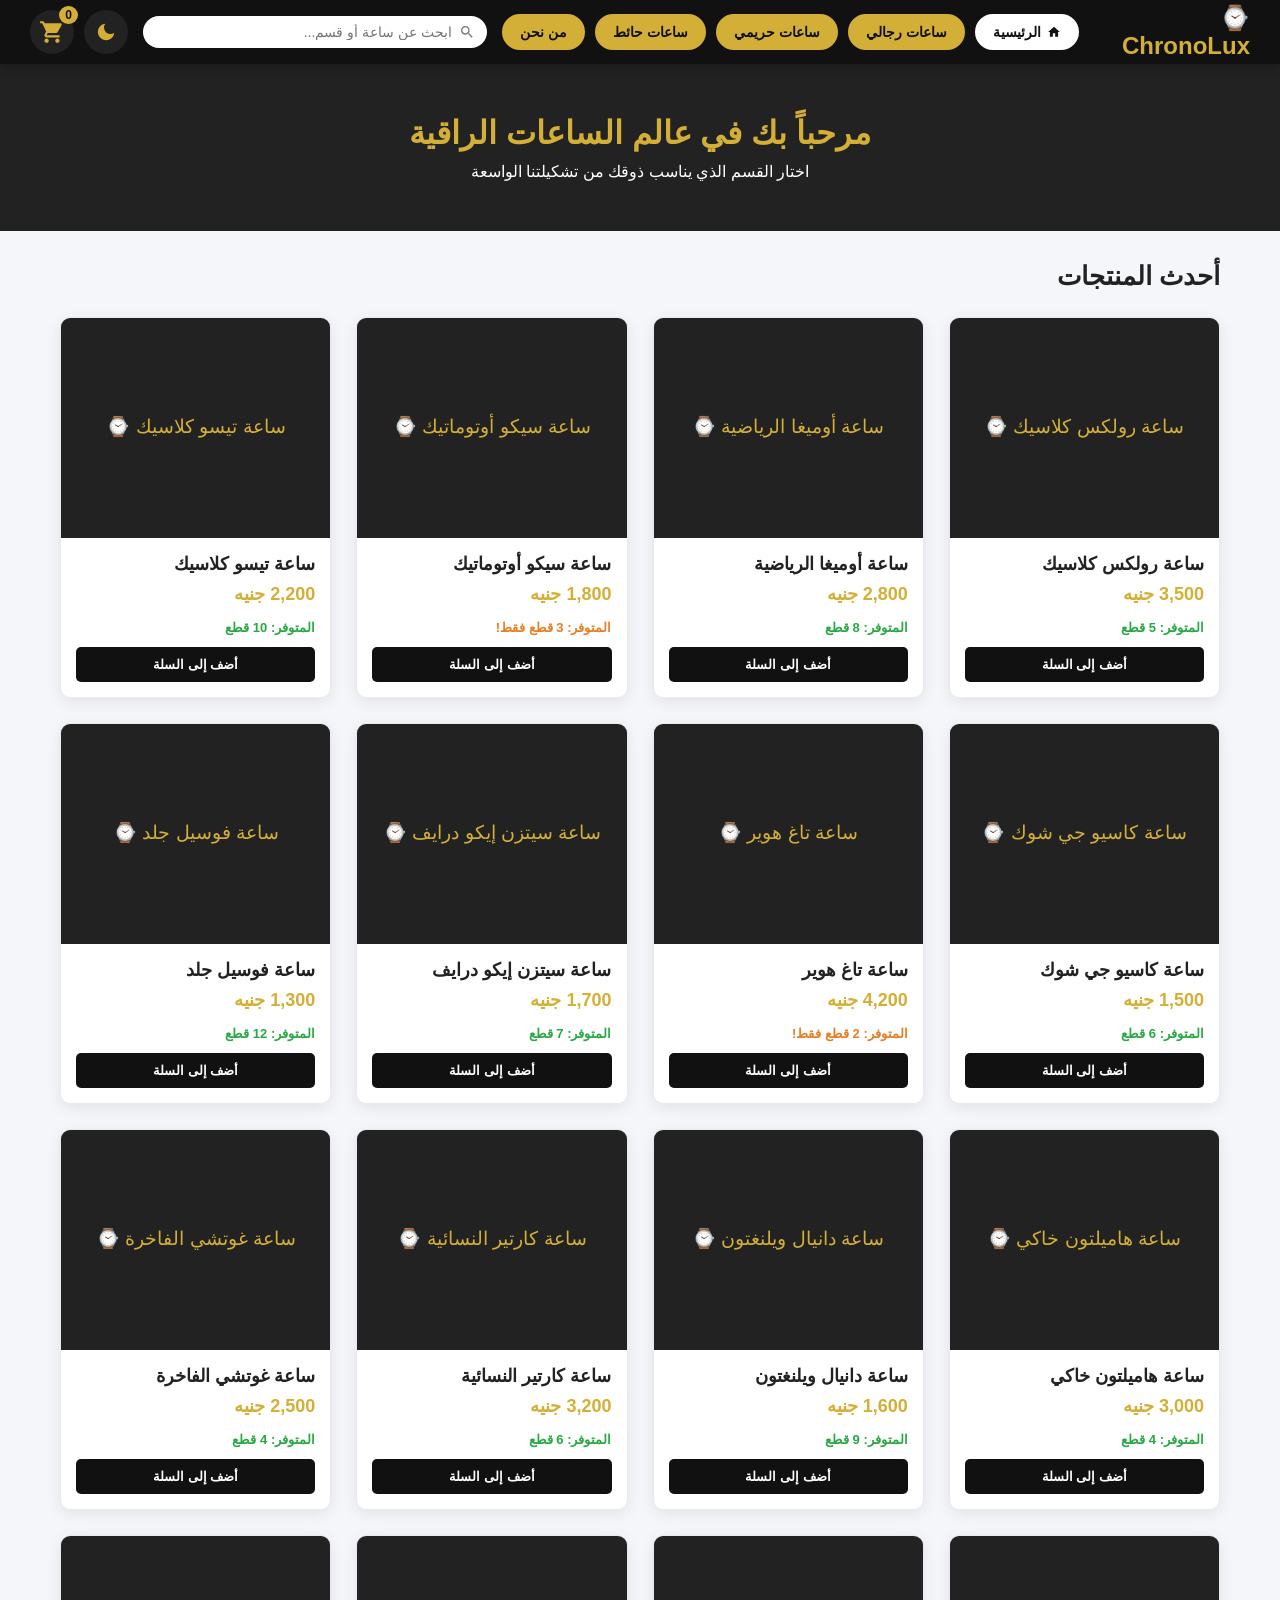
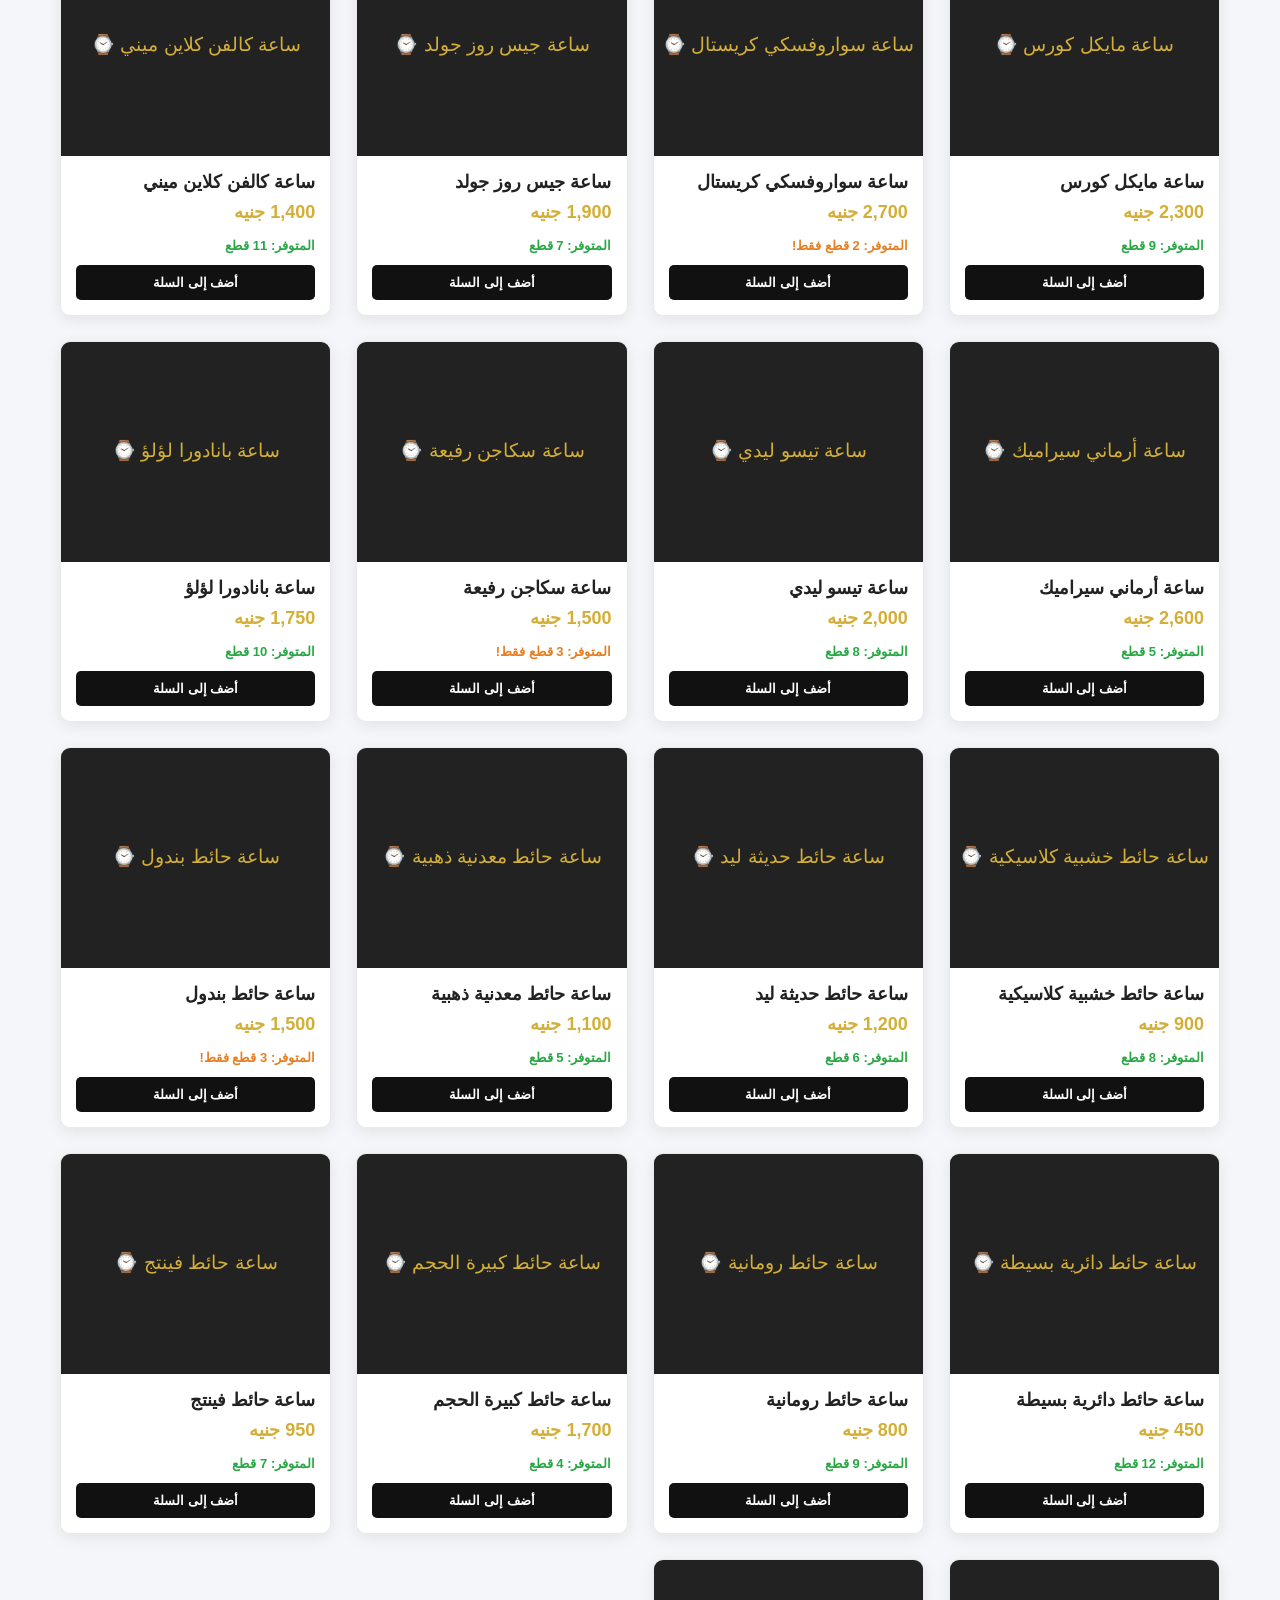
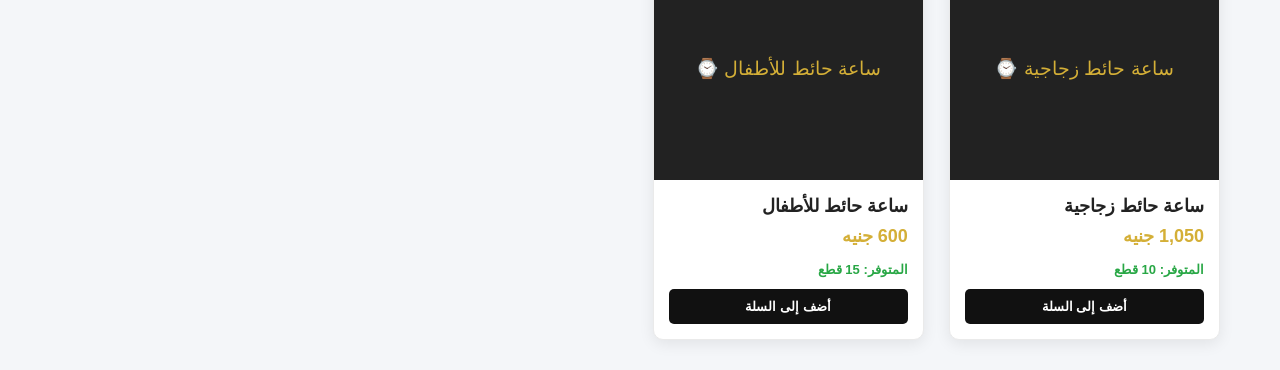
==== index.html @ 2882d3f8 "Add files via upload" ====
<!DOCTYPE html>
<html lang="ar" dir="rtl">
<head>
    <meta charset="UTF-8">
    <meta name="viewport" content="width=device-width, initial-scale=1.0">
    <title>متجر الساعات الفاخرة - الرئيسية</title>
    <script>try{if(localStorage.getItem("theme")==="dark")document.documentElement.classList.add("dark")}catch(e){}</script>
    <link rel="stylesheet" href="style.css">
</head>
<body>

    <!-- شريط التنقل العلوي -->
    <header>
        <div class="header-right">
            <div class="logo"><a href="index.html">⌚ ChronoLux</a></div>

            <!-- أزرار التنقل (الرئيسية + الأقسام) -->
            <nav class="nav-buttons">
                <a href="index.html" class="nav-btn"><i class="icon" data-icon="house"></i><span>الرئيسية</span></a>
                <a href="mens.html" class="nav-btn">ساعات رجالي</a>
                <a href="womens.html" class="nav-btn">ساعات حريمي</a>
                <a href="wall.html" class="nav-btn">ساعات حائط</a>
                <a href="about.html" class="nav-btn">من نحن</a>
            </nav>
        </div>

        <!-- شريط البحث -->
        <div class="search-box">
            <input type="text" id="search-input" placeholder="ابحث عن ساعة أو قسم..." onkeyup="handleSearch(event)">
            <i class="icon" data-icon="magnifying-glass" onclick="runSearch()"></i>
        </div>

        <!-- أزرار الهيدر: الوضع الداكن + السلة -->
        <div class="header-actions">
            <button class="theme-toggle" onclick="toggleTheme()" title="الوضع الداكن" aria-label="تبديل الوضع الداكن">
                <i class="icon" data-icon="moon"></i>
            </button>
            <div class="cart-icon" onclick="toggleCart()" title="سلة المشتريات">
            <i class="icon" data-icon="cart-shopping"></i>
            <span id="cart-count">0</span>
        </div>
        </div>
    </header>

    <!-- البانر الرئيسي -->
    <section class="hero">
        <h1>مرحباً بك في عالم الساعات الراقية</h1>
        <p>اختار القسم الذي يناسب ذوقك من تشكيلتنا الواسعة</p>
    </section>


    <!-- المنتجات -->
    <section class="container">
        <h2>أحدث المنتجات</h2>
        <div class="products-grid" id="home-products">
            <!-- سيتم تعبئتها بالجافاسكريبت -->
        </div>
    </section>

    <!-- سلة المشتريات الجانبية -->
    <div class="cart-sidebar" id="cart-sidebar">
        <div class="cart-header">
            <h3>سلة المشتريات</h3>
            <i class="icon close-cart" data-icon="xmark" onclick="toggleCart()"></i>
        </div>
        <div class="cart-items" id="cart-items">
            <!-- المنتجات المضافة -->
        </div>
        <div class="cart-footer">
            <div class="total">الإجمالي: <span id="total-price">0</span> جنيه</div>
            <button class="checkout-btn" onclick="checkout()">إتمام الشراء</button>
        </div>
    </div>

    <script src="script.js"></script>
</body>
</html>
---- style.css ----
* {
    box-sizing: border-box;
    margin: 0;
    padding: 0;
    font-family: 'Segoe UI', Tahoma, Geneva, Verdana, sans-serif;
}

body {
    background-color: #f4f6f9;
    color: #333;
    padding-top: 64px;
}

a {
    text-decoration: none;
    color: inherit;
}

header {
    background-color: #111;
    color: #fff;
    height: 64px;
    padding: 0 30px;
    display: flex;
    justify-content: space-between;
    align-items: center;
    position: fixed;
    top: 0;
    left: 0;
    right: 0;
    z-index: 100;
    box-shadow: 0 2px 10px rgba(0,0,0,0.3);
}

.logo {
    font-size: 24px;
    font-weight: bold;
    color: #d4af37;
}

/* شريط البحث */
.search-box {
    position: relative;
    width: 350px;
}

.search-box input {
    width: 100%;
    padding: 8px 35px 8px 15px;
    border-radius: 20px;
    border: none;
    outline: none;
    font-size: 14px;
}

.search-box i {
    position: absolute;
    right: 12px;
    top: 50%;
    transform: translateY(-50%);
    color: #777;
}

.cart-icon {
    position: relative;
    cursor: pointer;
    font-size: 22px;
}

#cart-count {
    position: absolute;
    top: -10px;
    right: -12px;
    background-color: #d4af37;
    color: #111;
    font-size: 12px;
    font-weight: bold;
    padding: 2px 6px;
    border-radius: 50%;
}

.hero {
    text-align: center;
    padding: 50px 20px;
    background: #222;
    color: #fff;
    margin-bottom: 30px;
}

.hero h1 {
    font-size: 32px;
    margin-bottom: 10px;
    color: #d4af37;
}

.container {
    max-width: 1200px;
    margin: 30px auto;
    padding: 0 20px;
}

.container h2 {
    margin-bottom: 25px;
    font-size: 26px;
    color: #222;
}

/* شبكة الأقسام */
.categories-grid {
    display: grid;
    grid-template-columns: repeat(auto-fit, minmax(300px, 1fr));
    gap: 25px;
}

.category-card {
    background: #fff;
    border-radius: 10px;
    overflow: hidden;
    box-shadow: 0 4px 15px rgba(0,0,0,0.08);
    cursor: pointer;
    transition: transform 0.3s;
    text-align: center;
    padding-bottom: 15px;
}

.category-card:hover {
    transform: translateY(-5px);
}

.category-card img {
    width: 100%;
    height: 200px;
    object-fit: cover;
}

.category-card h3 {
    margin-top: 15px;
    color: #222;
}

/* شبكة المنتجات */
.products-grid {
    display: grid;
    grid-template-columns: repeat(auto-fit, minmax(250px, 1fr));
    gap: 25px;
}

.product-card {
    background: #ffffff;
    border-radius: 10px;
    overflow: hidden;
    box-shadow: 0 4px 15px rgba(0,0,0,0.08);
    transition: transform 0.3s ease;
    display: flex;
    flex-direction: column;
    justify-content: space-between;
    border: 1px solid #eaeaea;
}

.product-card:hover {
    transform: translateY(-5px);
}

.product-card img {
    width: 100%;
    height: 220px;
    object-fit: cover;
    cursor: pointer;
}

.product-info {
    padding: 15px;
    text-align: right;
}

.product-info h3 {
    font-size: 18px;
    margin-bottom: 8px;
    color: #222;
    cursor: pointer;
}

.product-info h3:hover {
    color: #d4af37;
}

.product-info .price {
    color: #d4af37;
    font-size: 18px;
    font-weight: bold;
    margin-bottom: 15px;
}

.product-info button {
    background-color: #111;
    color: #fff;
    border: none;
    padding: 10px;
    border-radius: 5px;
    cursor: pointer;
    width: 100%;
    font-weight: 600;
}

.product-info button:hover {
    background-color: #d4af37;
    color: #111;
}

/* صفحة تفاصيل المنتج */
.product-details-container {
    display: flex;
    background: #fff;
    padding: 30px;
    border-radius: 10px;
    gap: 40px;
    box-shadow: 0 4px 15px rgba(0,0,0,0.05);
}

.product-details-container img {
    width: 400px;
    height: 400px;
    object-fit: cover;
    border-radius: 10px;
}

.details-info h2 {
    font-size: 28px;
    margin-bottom: 15px;
}

.details-info .price {
    font-size: 24px;
    color: #d4af37;
    font-weight: bold;
    margin-bottom: 15px;
}

.details-info p {
    color: #666;
    line-height: 1.6;
    margin-bottom: 20px;
}

.back-btn {
    display: inline-flex;
    align-items: center;
    gap: 6px;
    padding: 8px 15px;
    background: #ddd;
    color: #333;
    border-radius: 5px;
    font-weight: bold;
}

/* السلة الجانبية */
.cart-sidebar {
    position: fixed;
    top: 0;
    left: -420px;
    width: 350px;
    max-width: 90vw;
    height: 100%;
    background: #fff;
    box-shadow: -5px 0 15px rgba(0,0,0,0.1);
    transition: left 0.3s ease;
    z-index: 1000;
    display: flex;
    flex-direction: column;
}

.cart-sidebar.open {
    left: 0;
}

.cart-header {
    background: #111;
    color: #fff;
    padding: 20px;
    display: flex;
    justify-content: space-between;
    align-items: center;
}

.close-cart {
    cursor: pointer;
    font-size: 20px;
}

.cart-items {
    padding: 20px;
    flex-grow: 1;
    overflow-y: auto;
}

.cart-item {
    display: flex;
    justify-content: space-between;
    align-items: center;
    margin-bottom: 15px;
    border-bottom: 1px solid #eee;
    padding-bottom: 10px;
}

.cart-item-details h4 {
    font-size: 14px;
    margin-bottom: 5px;
}

.cart-item-details p {
    font-size: 13px;
    color: #d4af37;
    font-weight: bold;
}

.remove-btn {
    color: #ff4d4d;
    cursor: pointer;
    border: none;
    background: none;
    font-size: 16px;
}

.cart-footer {
    padding: 20px;
    background: #f9f9f9;
    border-top: 1px solid #ddd;
}

.total {
    font-size: 18px;
    font-weight: bold;
    margin-bottom: 15px;
    text-align: center;
}

.checkout-btn {
    background-color: #28a745;
    color: white;
    border: none;
    width: 100%;
    padding: 12px;
    border-radius: 5px;
    font-size: 16px;
    cursor: pointer;
    font-weight: bold;
}

.checkout-btn:hover {
    background-color: #218838;
}


/* ================= إضافات ================= */

/* الهيدر: زر الرئيسية + البحث */
.header-right {
    display: flex;
    align-items: center;
    gap: 15px;
}

.search-box {
    margin: 0 15px;
}

.search-box i {
    cursor: pointer;
}

/* توفر المنتج */
.stock {
    font-size: 13px;
    font-weight: 600;
    margin-bottom: 12px;
}

.stock.in  { color: #28a745; }
.stock.low { color: #e67e22; }
.stock.out { color: #dc3545; }

.product-info button:disabled,
.add-btn:disabled {
    background-color: #999;
    color: #fff;
    cursor: not-allowed;
}

.product-info button:disabled:hover {
    background-color: #999;
    color: #fff;
}

.add-btn {
    background: #111;
    color: #fff;
    padding: 12px 25px;
    border: none;
    border-radius: 5px;
    cursor: pointer;
    font-weight: bold;
}

.add-btn:hover:not(:disabled) {
    background: #d4af37;
    color: #111;
}

/* التحكم في الكمية داخل السلة */
.qty-controls {
    display: flex;
    align-items: center;
    gap: 8px;
    margin-top: 6px;
}

.qty-controls button {
    width: 26px;
    height: 26px;
    border: 1px solid #ccc;
    background: #fff;
    border-radius: 4px;
    cursor: pointer;
    font-size: 16px;
    line-height: 1;
}

.qty-controls button:hover {
    background: #d4af37;
    border-color: #d4af37;
}

.qty-controls span {
    min-width: 20px;
    text-align: center;
    font-weight: bold;
}

/* نافذة اختيار طريقة الدفع */
.modal-overlay {
    position: fixed;
    inset: 0;
    background: rgba(0,0,0,0.6);
    display: none;
    align-items: center;
    justify-content: center;
    z-index: 2000;
}

.modal-overlay.show {
    display: flex;
}

.modal {
    background: #fff;
    border-radius: 12px;
    padding: 25px;
    width: min(420px, 92vw);
}

.modal h3 {
    margin-bottom: 8px;
    font-size: 20px;
}

.modal-sub {
    color: #666;
    margin-bottom: 18px;
}

.pay-option {
    display: block;
    width: 100%;
    text-align: right;
    padding: 14px;
    border: 2px solid #ddd;
    border-radius: 8px;
    background: #fff;
    cursor: pointer;
    margin-bottom: 12px;
    font-size: 16px;
}

.pay-option:hover {
    border-color: #d4af37;
}

.pay-option .pay-title {
    display: block;
    font-weight: bold;
    margin-bottom: 6px;
}

.pay-option small {
    color: #555;
    font-size: 14px;
}

.discount-tag {
    background: #28a745;
    color: #fff;
    font-size: 12px;
    padding: 2px 8px;
    border-radius: 10px;
    margin-right: 6px;
}

.old-price {
    text-decoration: line-through;
    color: #999;
    margin-left: 6px;
}

.modal-cancel {
    width: 100%;
    padding: 10px;
    background: #eee;
    border: none;
    border-radius: 6px;
    cursor: pointer;
    font-weight: bold;
}

/* صفحة الدفع بالفيزا */
.payment-wrapper {
    display: grid;
    grid-template-columns: 1.2fr 1fr;
    gap: 25px;
    align-items: start;
}

.pay-card {
    background: #fff;
    padding: 25px;
    border-radius: 10px;
    box-shadow: 0 4px 15px rgba(0,0,0,0.05);
}

.pay-card h3 {
    margin-bottom: 18px;
}

.form-group {
    margin-bottom: 15px;
    flex: 1;
}

.form-group label {
    display: block;
    margin-bottom: 6px;
    font-weight: 600;
    font-size: 14px;
}

.form-group input {
    width: 100%;
    padding: 12px;
    border: 1px solid #ccc;
    border-radius: 6px;
    font-size: 16px;
}

.form-group input:focus {
    outline: none;
    border-color: #d4af37;
}

.form-row {
    display: flex;
    gap: 15px;
}

.error-msg {
    display: none;
    color: #dc3545;
    font-size: 14px;
    margin-bottom: 12px;
}

.secure-note {
    margin-top: 12px;
    font-size: 13px;
    color: #777;
    text-align: center;
}

.checkout-btn:disabled {
    background: #999;
    cursor: not-allowed;
}

.summary-item,
.summary-row {
    display: flex;
    justify-content: space-between;
    gap: 10px;
    padding: 8px 0;
    border-bottom: 1px solid #f0f0f0;
    font-size: 15px;
}

.summary-row {
    border-bottom: none;
}

.summary-row.discount {
    color: #28a745;
}

.summary-row.total {
    font-weight: bold;
    font-size: 20px;
    border-top: 2px solid #eee;
    margin-top: 8px;
    padding-top: 12px;
}

.success-box,
.empty-payment {
    text-align: center;
    max-width: 480px;
    margin: 0 auto;
}

.success-box > i {
    font-size: 60px;
    color: #28a745;
    margin-bottom: 15px;
}

.success-box p,
.empty-payment p {
    margin-bottom: 10px;
}

.success-box .back-btn,
.empty-payment .back-btn {
    margin-top: 15px;
}

/* الأيقونات (SVG) */
.icon {
    display: inline-flex;
    align-items: center;
    justify-content: center;
    line-height: 1;
}

.icon svg {
    width: 1em;
    height: 1em;
    fill: currentColor;
}

.pay-card h3 .icon,
.pay-title .icon,
.secure-note .icon {
    margin-left: 6px;
}

.pay-card h3,
.pay-title {
    display: flex;
    align-items: center;
}

/* أزرار التنقل في الهيدر (الرئيسية + الأقسام) */
.header-right {
    gap: 20px;
}

.nav-buttons {
    display: flex;
    align-items: center;
    gap: 10px;
}

.nav-btn {
    display: inline-flex;
    align-items: center;
    gap: 6px;
    background: #d4af37;
    color: #111;
    padding: 8px 16px;
    border-radius: 20px;
    font-weight: bold;
    font-size: 14px;
    white-space: nowrap;
    flex-shrink: 0;
    border: 2px solid #d4af37;
    transition: background 0.2s;
}

.nav-btn:hover {
    background: #e6c14f;
}

.nav-btn.active {
    background: #fff;
    border-color: #fff;
}

/* أيقونة السلة */
.cart-icon {
    display: flex;
    align-items: center;
    justify-content: center;
    width: 44px;
    height: 44px;
    border-radius: 50%;
    background: #222;
    flex-shrink: 0;
}

.cart-icon:hover {
    background: #333;
}

.cart-icon .icon {
    font-size: 26px;
    color: #d4af37;
}

#cart-count {
    top: -4px;
    right: -4px;
}

.search-box {
    flex: 0 1 350px;
}

/* الشاشات المتوسطة والصغيرة: صفين في الهيدر */
@media (max-width: 1100px) {
    body {
        padding-top: 104px;
    }

    header {
        height: 104px;
        flex-wrap: wrap;
        align-content: center;
        row-gap: 8px;
        padding: 0 12px;
    }

    .header-right {
        display: contents;
    }

    .logo {
        order: 1;
    }

    .search-box {
        order: 2;
        flex: 1;
        width: auto;
        min-width: 0;
        margin: 0 10px;
    }

    .header-actions {
        order: 3;
    }

    .nav-buttons {
        order: 4;
        width: 100%;
        overflow-x: auto;
        scrollbar-width: none;
    }

    .nav-buttons::-webkit-scrollbar {
        display: none;
    }
}

@media (max-width: 700px) {
    .logo {
        display: none;
    }

    .hero h1 {
        font-size: 24px;
    }

    .product-details-container {
        flex-direction: column;
        padding: 15px;
    }

    .product-details-container img {
        width: 100%;
        height: auto;
        max-height: 320px;
    }

    .payment-wrapper {
        grid-template-columns: 1fr;
    }
}

/* صفحة من نحن */
.about-section {
    background: #fff;
    padding: 25px 30px;
    border-radius: 10px;
    box-shadow: 0 4px 15px rgba(0,0,0,0.05);
    margin-bottom: 25px;
}

.about-section h2 {
    margin-bottom: 15px;
    color: #222;
    border-right: 4px solid #d4af37;
    padding-right: 12px;
}

.about-section p {
    line-height: 1.9;
    color: #555;
    margin-bottom: 10px;
}

.about-grid {
    display: grid;
    grid-template-columns: repeat(auto-fit, minmax(240px, 1fr));
    gap: 20px;
    margin-bottom: 25px;
}

.about-section .about-grid {
    margin-bottom: 0;
}

.about-card {
    background: #fff;
    padding: 25px 20px;
    border-radius: 10px;
    box-shadow: 0 4px 15px rgba(0,0,0,0.06);
    text-align: center;
    border-top: 3px solid #d4af37;
}

.about-section .about-card {
    background: #fafafa;
}

.about-card h3 {
    margin: 10px 0 8px;
    color: #222;
}

.about-card p {
    color: #666;
    line-height: 1.7;
    font-size: 14px;
}

.about-emoji {
    font-size: 36px;
}

.link-card {
    display: block;
    transition: transform 0.3s;
}

.link-card:hover {
    transform: translateY(-5px);
}

.about-list {
    list-style: none;
    padding: 0;
}

.about-list li {
    padding: 10px 0;
    border-bottom: 1px solid #f0f0f0;
    color: #555;
    line-height: 1.7;
}

.about-list li:last-child {
    border-bottom: none;
}

.about-list:not(.contact-list) li::before {
    content: "✔";
    color: #d4af37;
    margin-left: 10px;
    font-weight: bold;
}

/* بيانات التوصيل */
.form-group select,
.form-group textarea {
    width: 100%;
    padding: 12px;
    border: 1px solid #ccc;
    border-radius: 6px;
    font-size: 16px;
    background: #fff;
}

.form-group textarea {
    resize: vertical;
}

.form-group select:focus,
.form-group textarea:focus {
    outline: none;
    border-color: #d4af37;
}

.section-gap {
    margin-top: 25px;
}

.modal {
    max-height: 90vh;
    overflow-y: auto;
}

.modal .checkout-btn {
    margin-top: 5px;
}

.delivery-summary {
    background: #f7f7f7;
    border-radius: 8px;
    padding: 12px 15px;
    text-align: right;
    margin: 12px 0;
    font-size: 14px;
    line-height: 1.9;
}

/* أزرار الهيدر (الوضع الداكن + السلة) */
.header-actions {
    display: flex;
    align-items: center;
    gap: 10px;
    flex-shrink: 0;
}

.theme-toggle {
    display: flex;
    align-items: center;
    justify-content: center;
    width: 44px;
    height: 44px;
    border-radius: 50%;
    background: #222;
    border: none;
    cursor: pointer;
    color: #d4af37;
    font-size: 22px;
}

.theme-toggle:hover {
    background: #333;
}

/* ================= الوضع الداكن ================= */
html.dark {
    color-scheme: dark;
}

html.dark body {
    background-color: #121212;
    color: #e6e6e6;
}

html.dark header {
    background-color: #0a0a0a;
}

html.dark .search-box input {
    background: #2b2b2b;
    color: #eee;
}

html.dark .search-box input::placeholder {
    color: #999;
}

html.dark .search-box i {
    color: #aaa;
}

html.dark .hero {
    background: #1b1b1b;
}

html.dark .container h2,
html.dark .product-info h3,
html.dark .category-card h3,
html.dark .about-section h2,
html.dark .about-card h3 {
    color: #f0f0f0;
}

html.dark .product-card,
html.dark .category-card,
html.dark .product-details-container,
html.dark .cart-sidebar,
html.dark .modal,
html.dark .pay-card,
html.dark .about-section,
html.dark .about-card {
    background: #1e1e1e;
}

html.dark .product-card {
    border-color: #333;
}

html.dark .about-section .about-card,
html.dark .delivery-summary {
    background: #262626;
}

html.dark .details-info p,
html.dark .modal-sub,
html.dark .pay-option small,
html.dark .about-section p,
html.dark .about-card p,
html.dark .about-list li {
    color: #bbb;
}

html.dark .secure-note {
    color: #999;
}

html.dark .product-info button,
html.dark .add-btn {
    background: #333;
    color: #fff;
}

html.dark .product-info button:hover,
html.dark .add-btn:hover:not(:disabled) {
    background: #d4af37;
    color: #111;
}

html.dark .product-info button:disabled,
html.dark .add-btn:disabled {
    background: #555;
}

html.dark .back-btn {
    background: #333;
    color: #eee;
}

html.dark .cart-item,
html.dark .summary-item,
html.dark .about-list li {
    border-color: #333;
}

html.dark .cart-footer {
    background: #181818;
    border-top-color: #333;
}

html.dark .qty-controls button {
    background: #2b2b2b;
    border-color: #555;
    color: #eee;
}

html.dark .qty-controls button:hover {
    background: #d4af37;
    border-color: #d4af37;
    color: #111;
}

html.dark .pay-option {
    background: #262626;
    border-color: #444;
    color: #eee;
}

html.dark .pay-option:hover {
    border-color: #d4af37;
}

html.dark .modal-cancel {
    background: #333;
    color: #eee;
}

html.dark .form-group input,
html.dark .form-group select,
html.dark .form-group textarea {
    background: #2b2b2b;
    border-color: #555;
    color: #eee;
}

html.dark .form-group input::placeholder,
html.dark .form-group textarea::placeholder {
    color: #888;
}

html.dark .summary-row.total {
    border-top-color: #333;
}

html.dark .about-section,
html.dark .pay-card,
html.dark .product-details-container {
    box-shadow: 0 4px 15px rgba(0,0,0,0.4);
}
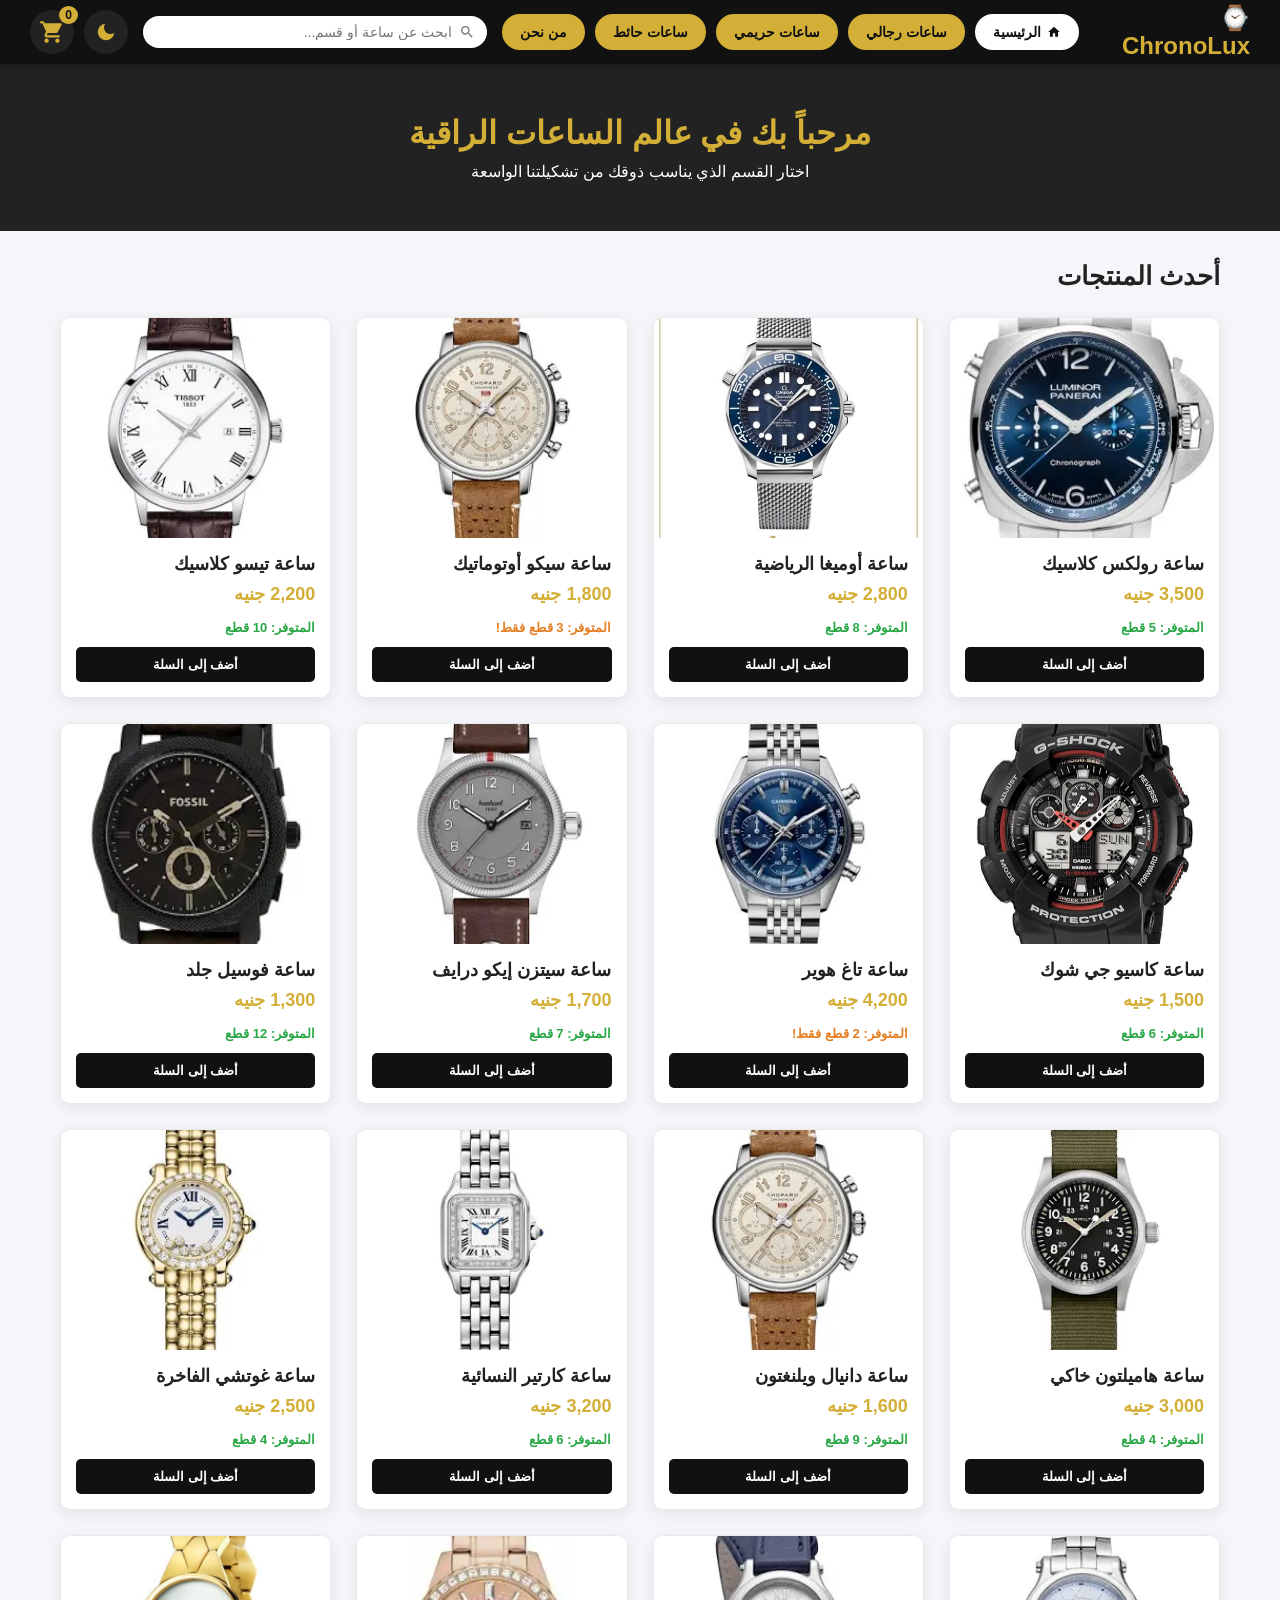
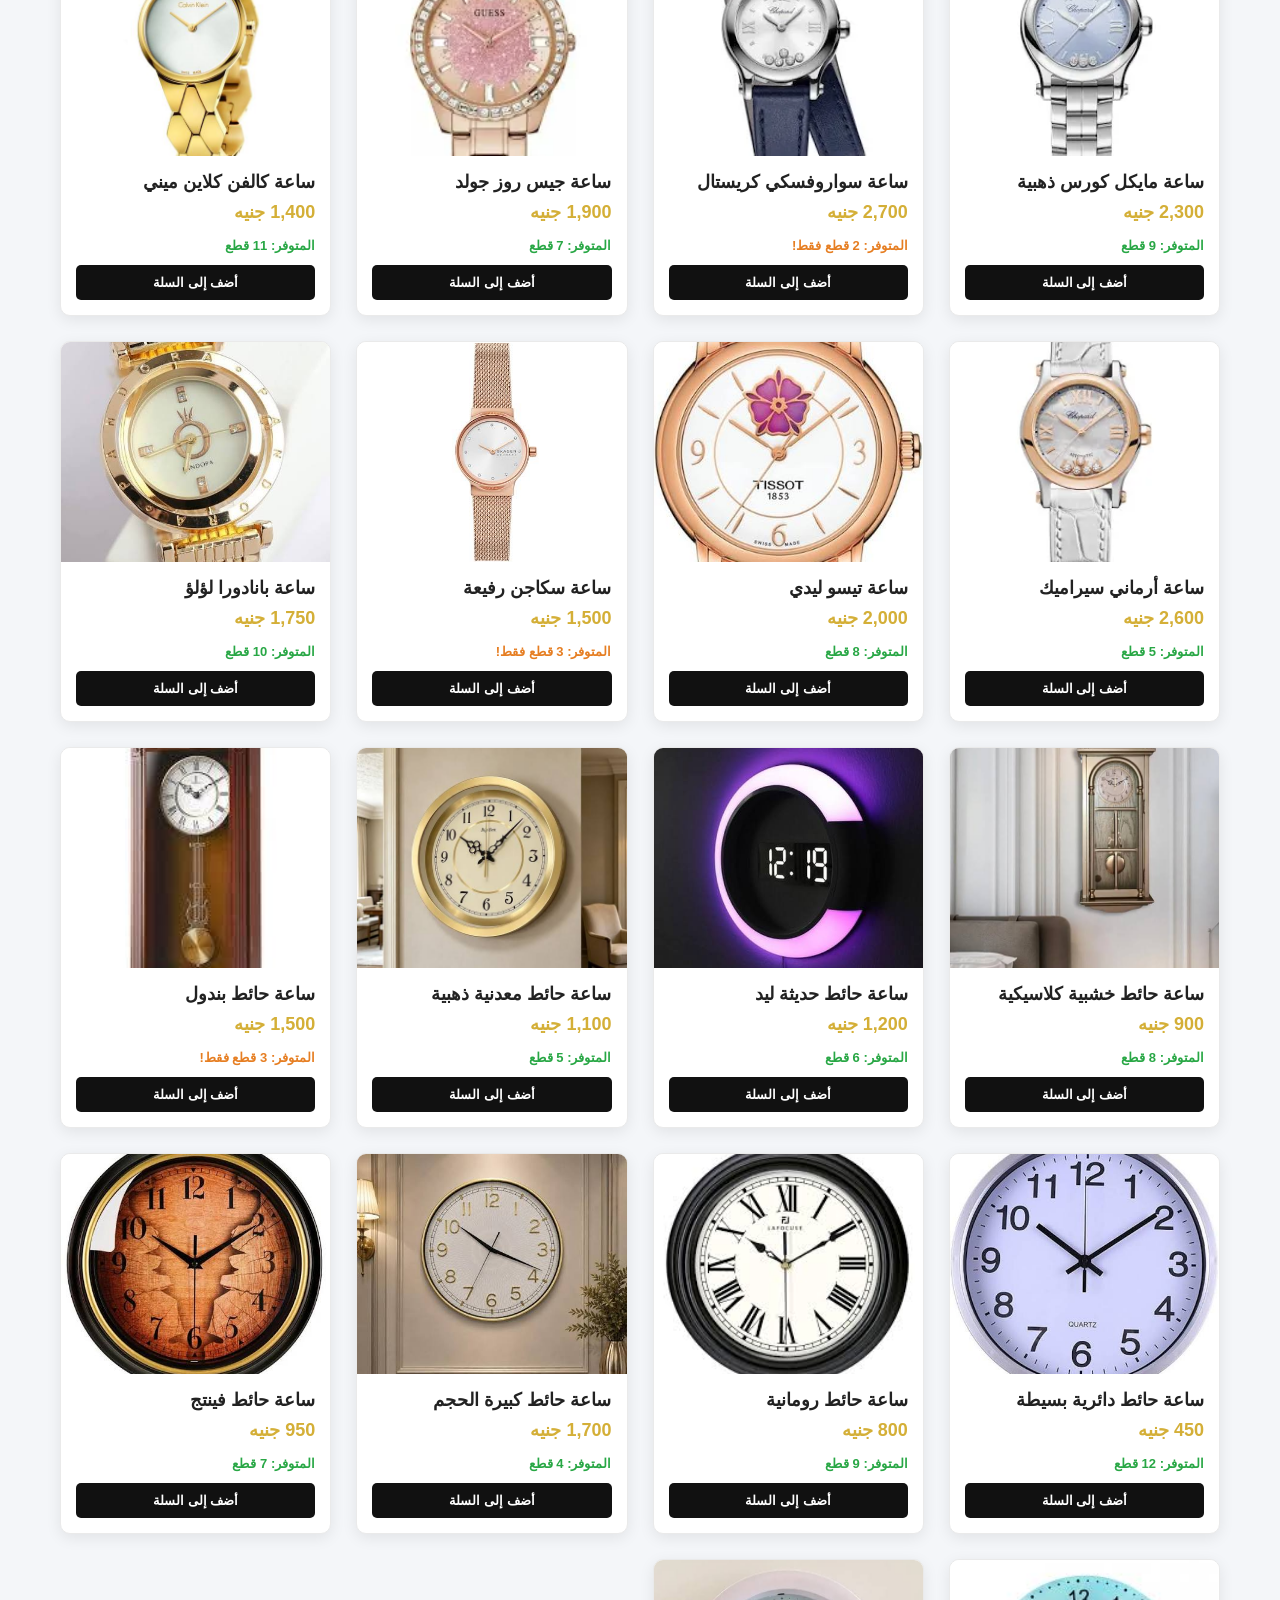
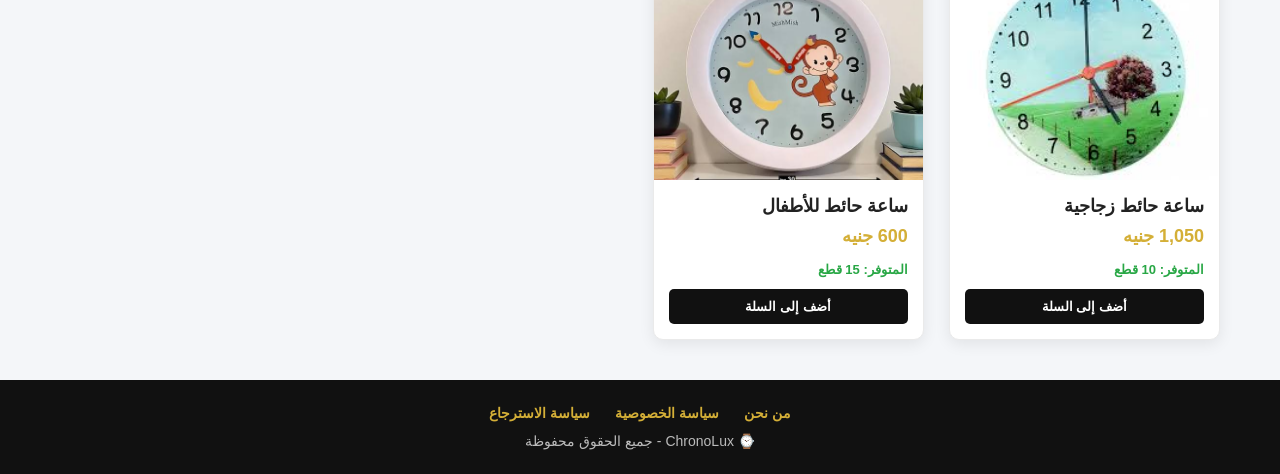
==== commit b507c9f6: "Add files via upload" ====
--- a/index.html
+++ b/index.html
@@ -72,6 +72,15 @@
         </div>
     </div>
 
+    <footer class="site-footer">
+        <div class="footer-links">
+            <a href="about.html">من نحن</a>
+            <a href="privacy.html">سياسة الخصوصية</a>
+            <a href="privacy.html#returns">سياسة الاسترجاع</a>
+        </div>
+        <div class="footer-copy">⌚ ChronoLux - جميع الحقوق محفوظة</div>
+    </footer>
+
     <script src="script.js"></script>
 </body>
 </html>
--- a/style.css
+++ b/style.css
@@ -1118,3 +1118,138 @@
 html.dark .product-details-container {
     box-shadow: 0 4px 15px rgba(0,0,0,0.4);
 }
+
+/* الفوتر */
+.site-footer {
+    background: #111;
+    color: #bbb;
+    text-align: center;
+    padding: 25px 20px;
+    margin-top: 40px;
+    font-size: 14px;
+}
+
+.footer-links {
+    display: flex;
+    justify-content: center;
+    flex-wrap: wrap;
+    gap: 10px 25px;
+    margin-bottom: 12px;
+}
+
+.footer-links a {
+    color: #d4af37;
+    font-weight: 600;
+}
+
+.footer-links a:hover {
+    text-decoration: underline;
+}
+
+/* صفحة سياسة الخصوصية */
+.about-section p a,
+.about-list li a,
+.delivery-notes a {
+    color: #b8901f;
+    font-weight: 600;
+    text-decoration: underline;
+}
+
+.policy-date {
+    font-size: 13px;
+    color: #888 !important;
+}
+
+#returns {
+    scroll-margin-top: 90px;
+    border: 2px solid #d4af37;
+}
+
+/* صفحة المنتج: تفاصيل أكثر */
+.details-info {
+    flex: 1;
+}
+
+.cat-tag {
+    display: inline-block;
+    font-size: 13px;
+    font-weight: 600;
+    color: #8c6a10;
+    border: 1px solid #d4af37;
+    padding: 3px 12px;
+    border-radius: 15px;
+    margin-bottom: 12px;
+}
+
+.cat-tag:hover {
+    background: #d4af37;
+    color: #111;
+}
+
+.delivery-notes {
+    list-style: none;
+    padding: 0;
+    margin-top: 22px;
+    font-size: 14px;
+    color: #666;
+    line-height: 2;
+}
+
+#product-extra {
+    margin-top: 25px;
+}
+
+.related-title {
+    margin-top: 35px;
+}
+
+.specs-table {
+    width: 100%;
+    border-collapse: collapse;
+}
+
+.specs-table td {
+    padding: 11px 14px;
+    border-bottom: 1px solid #eee;
+    color: #444;
+}
+
+.specs-table td:first-child {
+    width: 35%;
+    font-weight: bold;
+    background: #fafafa;
+}
+
+.specs-table tr:last-child td {
+    border-bottom: none;
+}
+
+html.dark .delivery-notes {
+    color: #bbb;
+}
+
+html.dark .about-section p a,
+html.dark .about-list li a,
+html.dark .delivery-notes a,
+html.dark .cat-tag {
+    color: #e6c25a;
+}
+
+html.dark .cat-tag:hover {
+    color: #111;
+}
+
+html.dark .specs-table td {
+    border-bottom-color: #333;
+    color: #ddd;
+}
+
+html.dark .specs-table td:first-child {
+    background: #262626;
+}
+
+@media (max-width: 700px) {
+    .specs-table td:first-child {
+        width: 42%;
+    }
+}
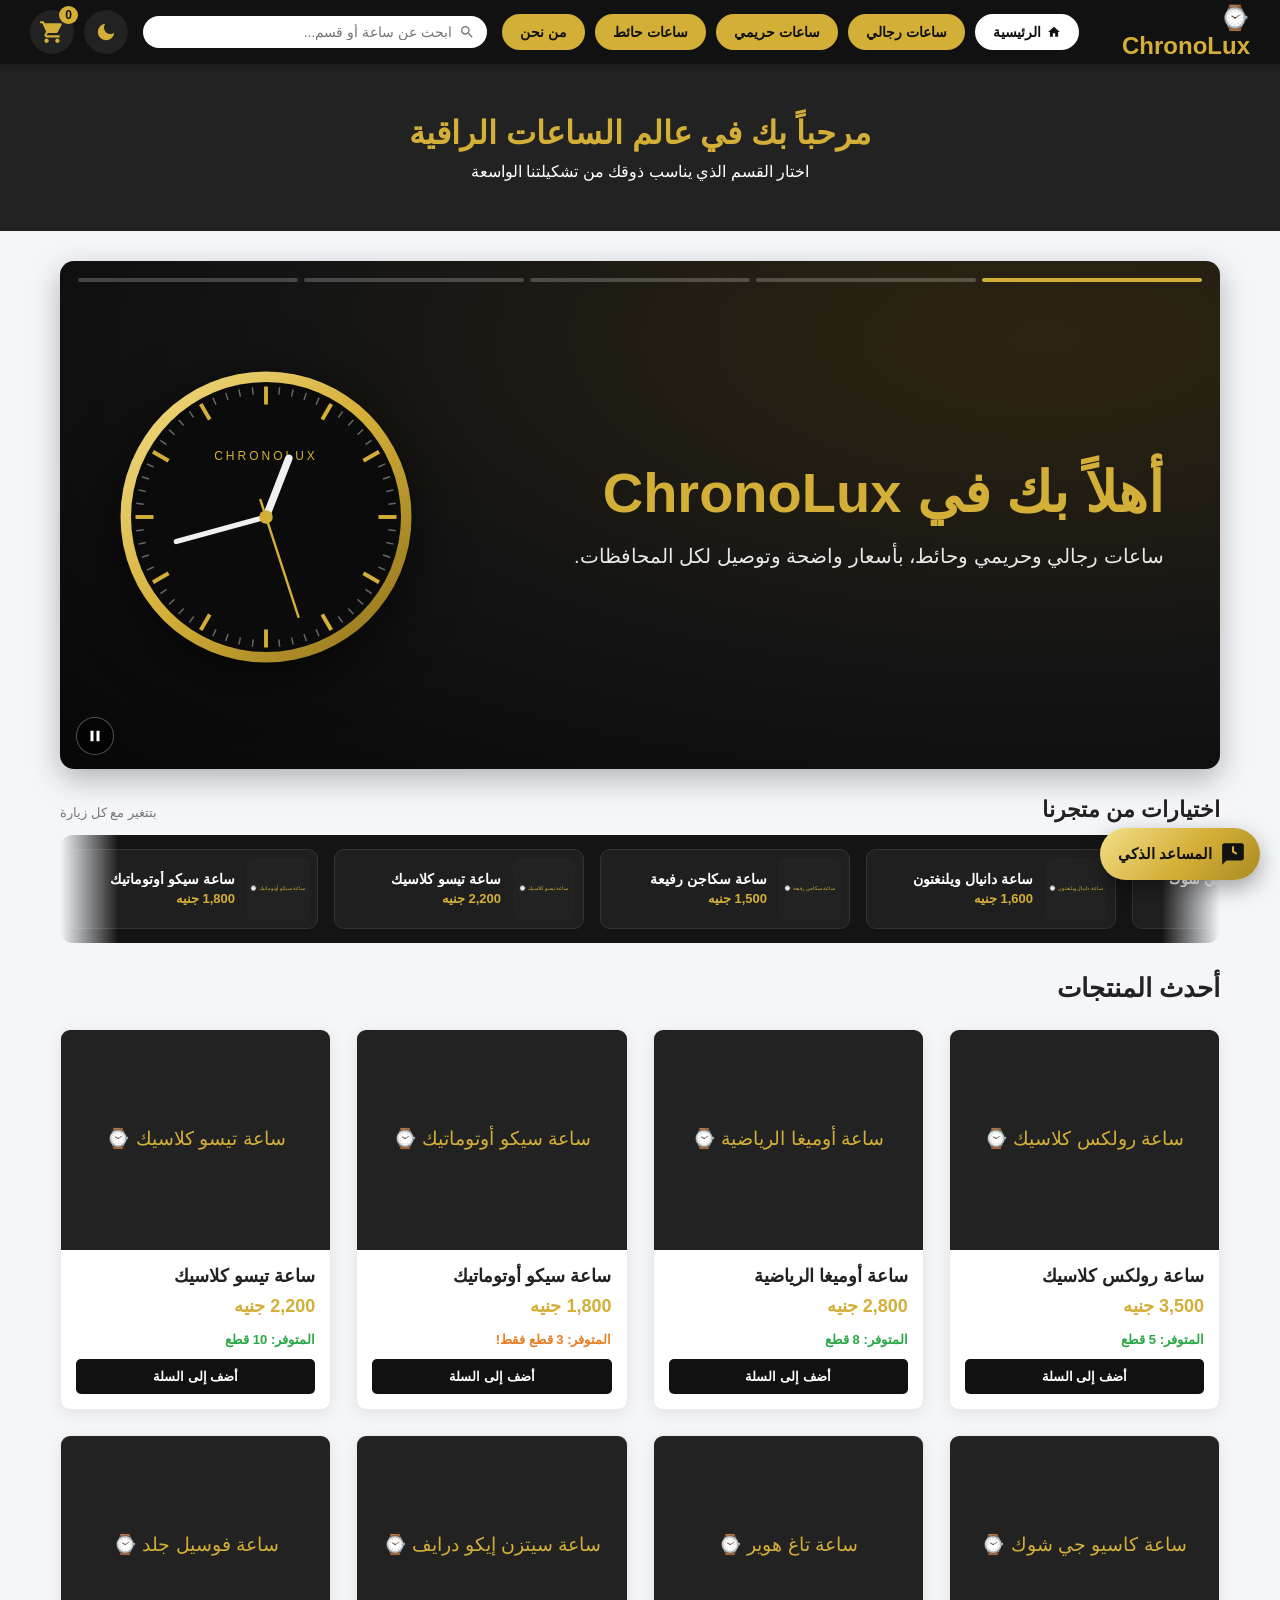
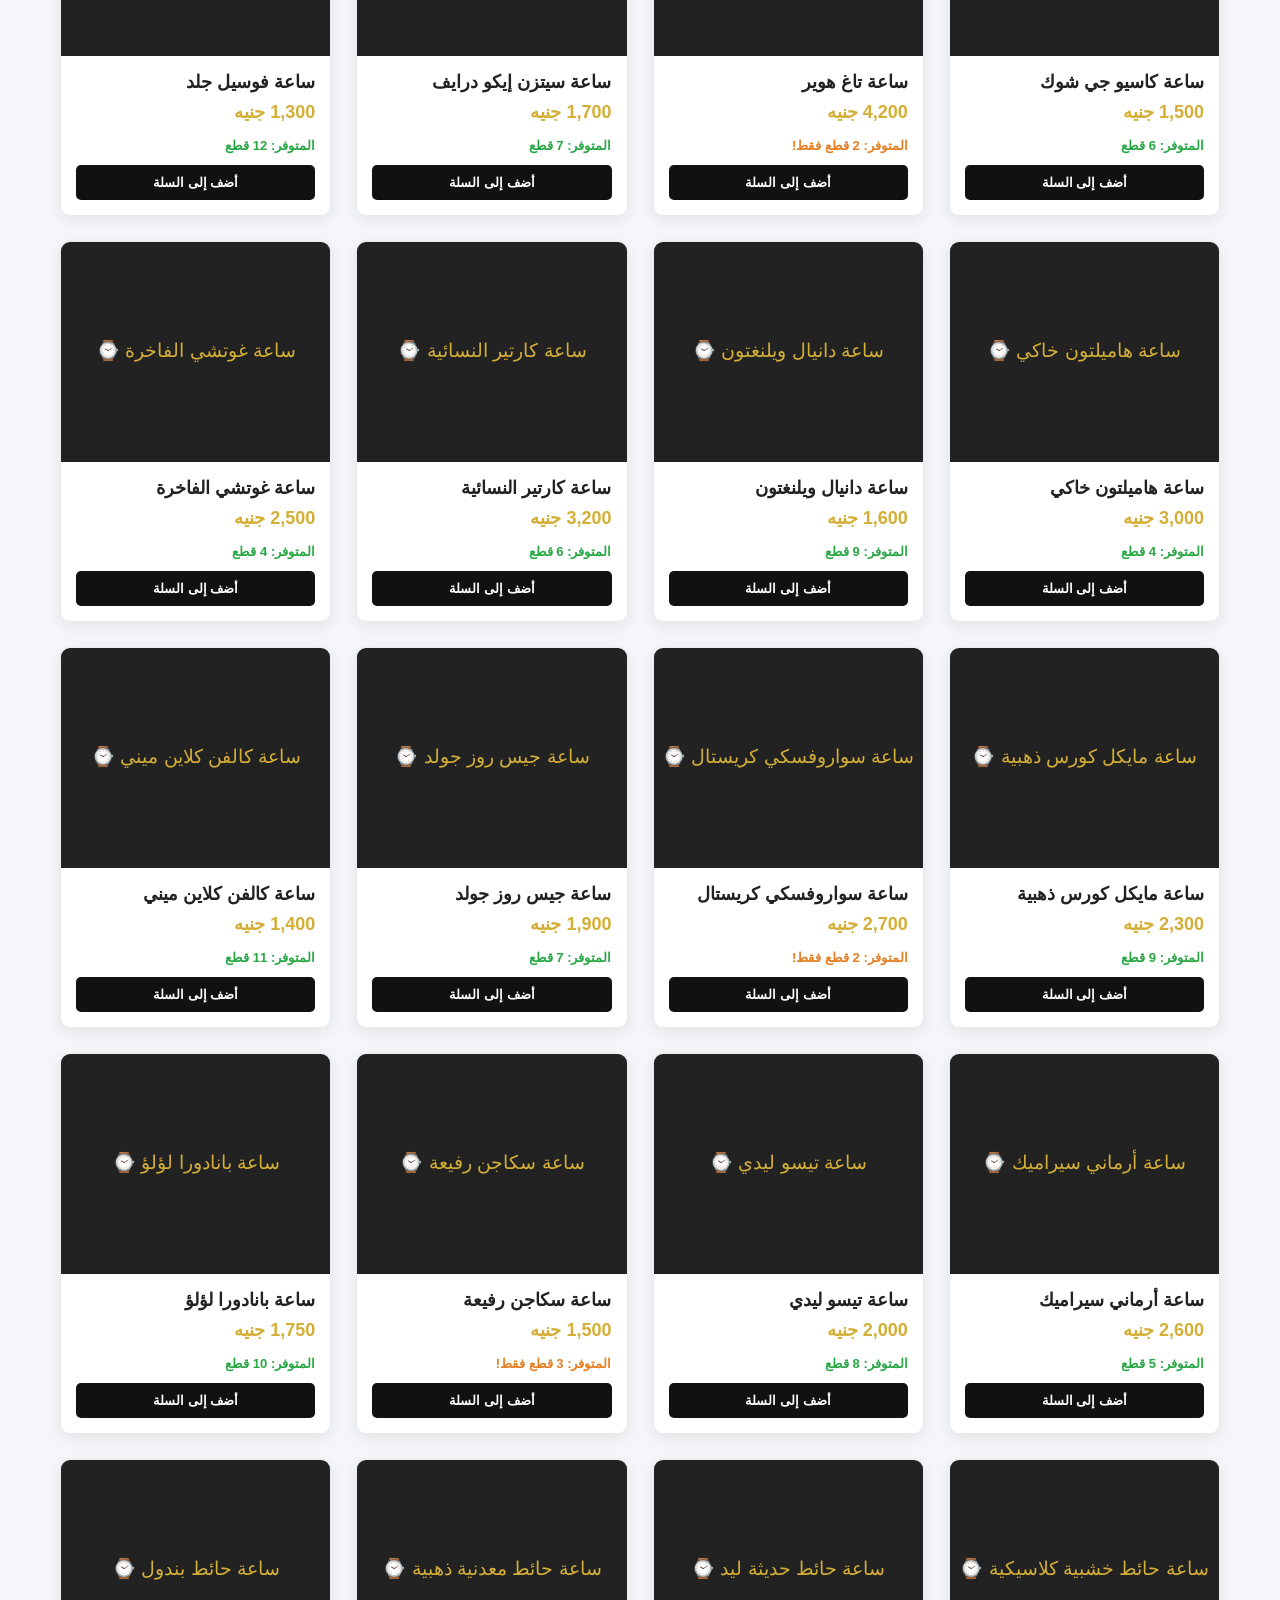
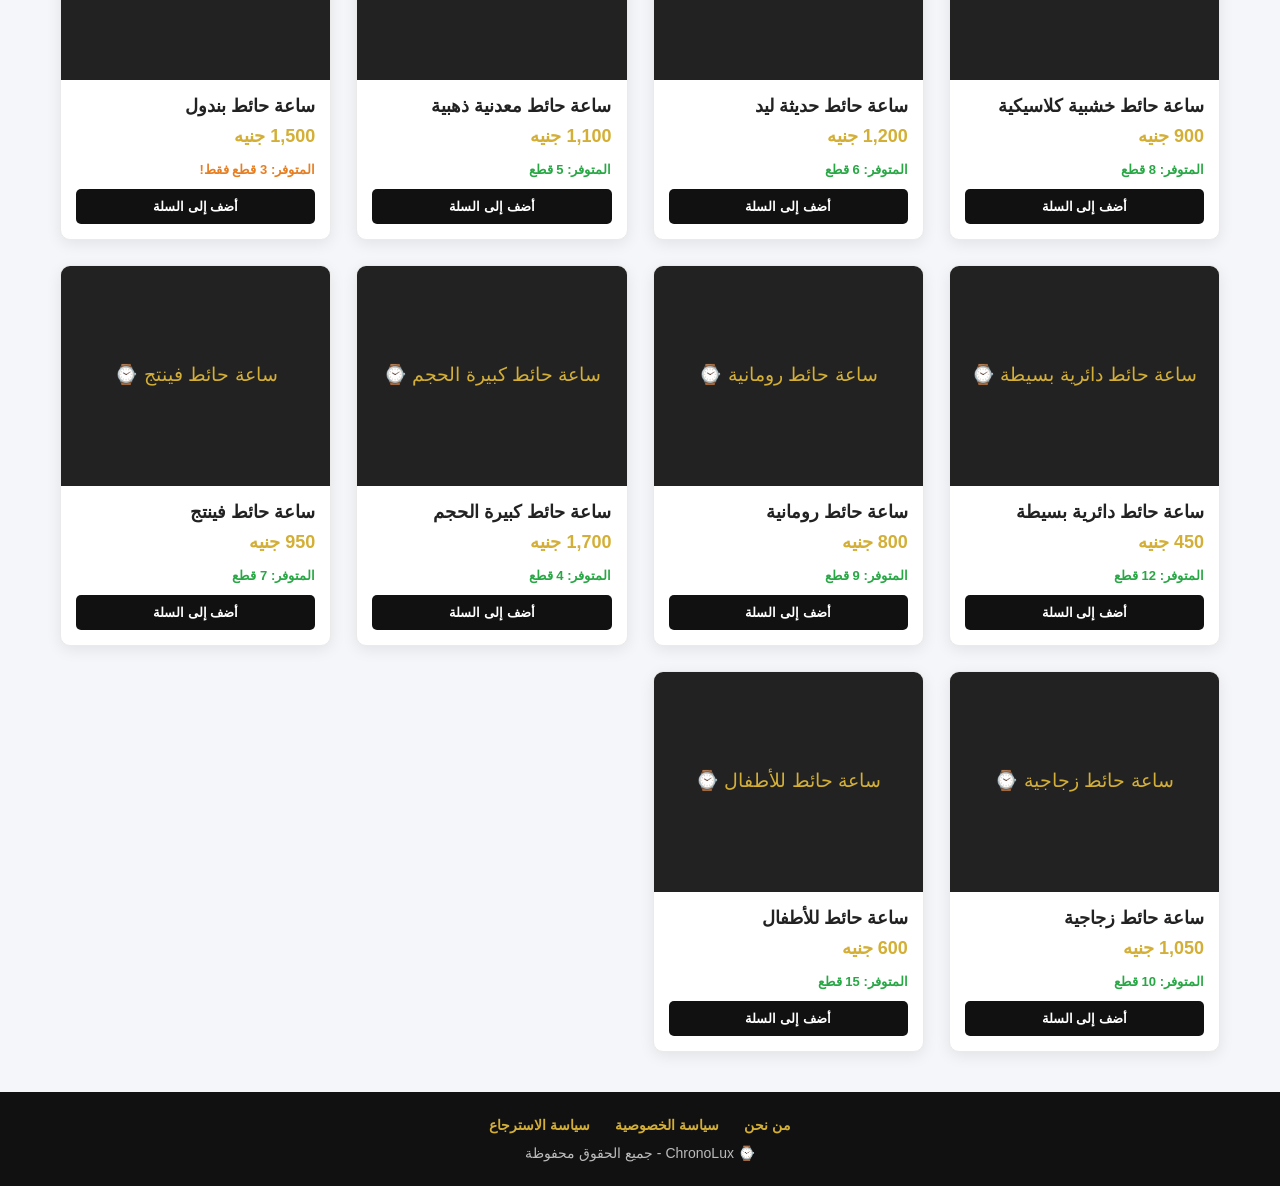
==== commit 6931aff6: "Add files via upload" ====
--- a/index.html
+++ b/index.html
@@ -49,6 +49,54 @@
     </section>
 
 
+    <!-- فيديو تعريفي (انترو) -->
+    <section class="intro-section" aria-label="فيديو تعريفي بالمتجر">
+        <div class="intro-stage" id="intro-stage">
+            <!-- لو حطيت فيديو حقيقي في videos/intro.mp4 هيشتغل تلقائياً بدل العرض المتحرك -->
+            <video id="intro-video" class="intro-video" muted loop playsinline preload="metadata" hidden>
+                <source src="videos/intro.mp4" type="video/mp4">
+            </video>
+
+            <div class="intro-anim" id="intro-anim">
+                <div class="intro-text" id="intro-scenes"></div>
+                <svg class="intro-watch" viewBox="0 0 200 200" aria-hidden="true">
+                    <defs>
+                        <linearGradient id="gold-g" x1="0" y1="0" x2="1" y2="1">
+                            <stop offset="0" stop-color="#f3de8a"/>
+                            <stop offset="0.5" stop-color="#d4af37"/>
+                            <stop offset="1" stop-color="#8a6d1a"/>
+                        </linearGradient>
+                    </defs>
+                    <circle cx="100" cy="100" r="97" fill="url(#gold-g)"/>
+                    <circle cx="100" cy="100" r="90" fill="#0b0b0b"/>
+                    <g id="watch-ticks"></g>
+                    <text x="100" y="62" text-anchor="middle" font-size="8" letter-spacing="2" fill="#d4af37">CHRONOLUX</text>
+                    <line id="hand-h" x1="100" y1="100" x2="100" y2="58" stroke="#f1f1f1" stroke-width="5" stroke-linecap="round"/>
+                    <line id="hand-m" x1="100" y1="100" x2="100" y2="38" stroke="#f1f1f1" stroke-width="3.5" stroke-linecap="round"/>
+                    <line id="hand-s" x1="100" y1="112" x2="100" y2="30" stroke="#d4af37" stroke-width="1.6" stroke-linecap="round"/>
+                    <circle cx="100" cy="100" r="4.5" fill="#d4af37"/>
+                </svg>
+            </div>
+
+            <div class="intro-bars" id="intro-bars" role="group" aria-label="مشاهد الفيديو"></div>
+            <div class="intro-controls">
+                <button type="button" id="intro-play" aria-label="إيقاف مؤقت"></button>
+                <button type="button" id="intro-mute" aria-label="تشغيل الصوت" hidden></button>
+            </div>
+        </div>
+    </section>
+
+    <!-- شريط متحرك: منتجات عشوائية من المتجر -->
+    <section class="marquee-section" aria-label="منتجات مختارة من المتجر">
+        <div class="marquee-head">
+            <h2>اختيارات من متجرنا</h2>
+            <span>بتتغير مع كل زيارة</span>
+        </div>
+        <div class="marquee" id="marquee" dir="ltr">
+            <div class="marquee-track" id="marquee-track"></div>
+        </div>
+    </section>
+
     <!-- المنتجات -->
     <section class="container">
         <h2>أحدث المنتجات</h2>
--- a/style.css
+++ b/style.css
@@ -1253,3 +1253,616 @@
         width: 42%;
     }
 }
+
+
+/* ============================================================
+   الفيديو التعريفي (انترو) في الصفحة الرئيسية
+   ============================================================ */
+#home-products { scroll-margin-top: 140px; }
+
+.intro-section {
+    max-width: 1200px;
+    margin: 0 auto 28px;
+    padding: 0 20px;
+}
+
+.intro-stage {
+    position: relative;
+    overflow: hidden;
+    border-radius: 14px;
+    min-height: 340px;
+    aspect-ratio: 16 / 7;
+    color: #fff;
+    background: radial-gradient(120% 120% at 85% 15%, #2d2512 0%, #141414 55%, #070707 100%);
+    box-shadow: 0 10px 30px rgba(0, 0, 0, 0.28);
+}
+
+.intro-anim {
+    position: absolute;
+    inset: 0;
+    display: flex;
+    align-items: center;
+    justify-content: space-between;
+    gap: 24px;
+    padding: 46px 56px 42px;
+}
+
+.intro-text {
+    position: relative;
+    flex: 1;
+    min-width: 0;
+    height: 100%;
+}
+
+.intro-scene {
+    position: absolute;
+    inset: 0;
+    display: flex;
+    flex-direction: column;
+    justify-content: center;
+    gap: 12px;
+    opacity: 0;
+    transform: translateY(14px);
+    transition: opacity 0.3s ease, transform 0.3s ease;
+    pointer-events: none;
+}
+
+.intro-scene.on {
+    opacity: 1;
+    transform: none;
+    pointer-events: auto;
+    transition: opacity 0.5s ease 0.3s, transform 0.5s ease 0.3s;
+}
+
+.scene-title {
+    font-size: clamp(30px, 4.6vw, 56px);
+    font-weight: 800;
+    line-height: 1.2;
+    color: #d4af37;
+}
+
+.scene-sub {
+    max-width: 30em;
+    font-size: clamp(15px, 1.7vw, 20px);
+    line-height: 1.8;
+    color: #e8e8e8;
+}
+
+.scene-meta {
+    font-size: clamp(14px, 1.5vw, 18px);
+    font-weight: 700;
+    color: #f3de8a;
+}
+
+.scene-cta {
+    align-self: flex-start;
+    margin-top: 6px;
+    padding: 11px 26px;
+    border-radius: 8px;
+    background: #d4af37;
+    color: #111;
+    font-weight: 700;
+    font-size: 15px;
+    transition: background 0.2s;
+}
+
+.scene-cta:hover { background: #e6c25a; }
+
+.intro-watch {
+    flex: none;
+    width: min(300px, 32vw);
+    height: auto;
+    filter: drop-shadow(0 12px 28px rgba(0, 0, 0, 0.65));
+}
+
+.intro-watch #hand-h,
+.intro-watch #hand-m,
+.intro-watch #hand-s {
+    transform-origin: 100px 100px;
+}
+
+.intro-watch #hand-s { transition: transform 0.35s cubic-bezier(0.4, 2.2, 0.5, 1); }
+.intro-watch #hand-m { transition: transform 0.6s ease; }
+
+/* أشرطة التقدم (زي القصص) */
+.intro-bars {
+    position: absolute;
+    top: 10px;
+    left: 18px;
+    right: 18px;
+    display: flex;
+    gap: 6px;
+    z-index: 3;
+}
+
+.intro-bars .bar {
+    position: relative;
+    flex: 1;
+    height: 18px;
+    padding: 0;
+    border: 0;
+    background: none;
+    cursor: pointer;
+}
+
+.intro-bars .bar::before,
+.intro-bars .bar::after {
+    content: "";
+    position: absolute;
+    left: 0;
+    right: 0;
+    top: 7px;
+    height: 4px;
+    border-radius: 2px;
+}
+
+.intro-bars .bar::before { background: rgba(255, 255, 255, 0.22); }
+
+.intro-bars .bar::after {
+    background: #d4af37;
+    transform: scaleX(0);
+    transform-origin: right center;
+}
+
+.intro-bars .bar.done::after { transform: scaleX(1); }
+.intro-bars .bar.active::after { animation: intro-fill var(--dur, 4800ms) linear forwards; }
+.intro-stage.paused .bar.active::after { animation-play-state: paused; }
+
+@keyframes intro-fill { to { transform: scaleX(1); } }
+
+.intro-controls {
+    position: absolute;
+    bottom: 14px;
+    left: 16px;
+    display: flex;
+    gap: 8px;
+    z-index: 3;
+}
+
+.intro-controls button {
+    width: 38px;
+    height: 38px;
+    border-radius: 50%;
+    border: 1px solid rgba(255, 255, 255, 0.3);
+    background: rgba(0, 0, 0, 0.55);
+    color: #fff;
+    font-size: 16px;
+    cursor: pointer;
+    display: inline-flex;
+    align-items: center;
+    justify-content: center;
+}
+
+.intro-controls button:hover { background: rgba(0, 0, 0, 0.8); }
+.intro-controls button[hidden] { display: none; }
+
+.intro-bars .bar:focus-visible,
+.intro-controls button:focus-visible,
+.scene-cta:focus-visible {
+    outline: 2px solid #fff;
+    outline-offset: 2px;
+}
+
+.intro-video {
+    position: absolute;
+    inset: 0;
+    width: 100%;
+    height: 100%;
+    object-fit: cover;
+    background: #000;
+}
+
+.intro-video[hidden] { display: none; }
+.intro-stage.video-mode .intro-anim,
+.intro-stage.video-mode .intro-bars { display: none; }
+
+/* ============================================================
+   الشريط المتحرك: منتجات عشوائية
+   ============================================================ */
+.marquee-section {
+    max-width: 1200px;
+    margin: 0 auto 30px;
+    padding: 0 20px;
+}
+
+.marquee-head {
+    display: flex;
+    align-items: baseline;
+    justify-content: space-between;
+    gap: 12px;
+    margin-bottom: 12px;
+}
+
+.marquee-head h2 { font-size: 22px; color: #222; }
+.marquee-head span { font-size: 13px; color: #777; }
+
+.marquee {
+    overflow: hidden;
+    padding: 14px 0;
+    border-radius: 12px;
+    background: #141414;
+    -webkit-mask-image: linear-gradient(90deg, transparent, #000 5%, #000 95%, transparent);
+    mask-image: linear-gradient(90deg, transparent, #000 5%, #000 95%, transparent);
+}
+
+.marquee-track {
+    display: flex;
+    width: max-content;
+    animation: marquee-move var(--marquee-dur, 60s) linear infinite;
+}
+
+.marquee:hover .marquee-track,
+.marquee:focus-within .marquee-track { animation-play-state: paused; }
+
+@keyframes marquee-move {
+    from { transform: translateX(-50%); }
+    to { transform: translateX(0); }
+}
+
+.marquee-item {
+    flex: none;
+    display: flex;
+    align-items: center;
+    gap: 12px;
+    width: 250px;
+    margin: 0 8px;
+    padding: 8px;
+    direction: rtl;
+    border: 1px solid #333;
+    border-radius: 10px;
+    background: #1f1f1f;
+    color: #fff;
+    transition: border-color 0.2s;
+}
+
+.marquee-item:hover,
+.marquee-item:focus-visible { border-color: #d4af37; outline: none; }
+
+.marquee-item img {
+    width: 62px;
+    height: 62px;
+    flex: none;
+    object-fit: cover;
+    border-radius: 8px;
+    background: #2b2b2b;
+}
+
+.mi-text { display: flex; flex-direction: column; gap: 4px; min-width: 0; }
+
+.mi-name {
+    max-width: 150px;
+    overflow: hidden;
+    white-space: nowrap;
+    text-overflow: ellipsis;
+    font-size: 14px;
+    font-weight: 700;
+}
+
+.mi-price { font-size: 13px; font-weight: 700; color: #d4af37; }
+
+html.dark .marquee-head h2 { color: #eee; }
+html.dark .marquee-head span { color: #aaa; }
+html.dark .marquee { background: #0d0d0d; }
+
+@media (max-width: 700px) {
+    .intro-section, .marquee-section { padding: 0 12px; }
+    .intro-stage { aspect-ratio: auto; min-height: 460px; }
+    .intro-anim {
+        flex-direction: column-reverse;
+        justify-content: flex-end;
+        gap: 14px;
+        padding: 44px 22px 60px;
+        text-align: center;
+    }
+    .intro-text { flex: 1; width: 100%; min-height: 220px; }
+    .intro-scene { align-items: center; }
+    .scene-cta { align-self: center; }
+    .intro-watch { width: 150px; }
+    .marquee-head { flex-direction: column; align-items: flex-start; gap: 2px; }
+}
+
+@media (prefers-reduced-motion: reduce) {
+    .intro-scene { transition: none; }
+    .intro-watch #hand-s, .intro-watch #hand-m { transition: none; }
+    .intro-bars .bar.active::after { animation: none; transform: scaleX(1); }
+    .marquee { overflow-x: auto; -webkit-mask-image: none; mask-image: none; }
+    .marquee-track { animation: none; }
+}
+
+/* ============================================================
+   المساعد الذكي (أيقونة ثابتة + نافذة محادثة)
+   ============================================================ */
+.bot-fab {
+    position: fixed;
+    right: 20px;
+    bottom: 20px;
+    z-index: 900;
+    display: flex;
+    align-items: center;
+    gap: 8px;
+    height: 52px;
+    padding: 0 14px 0 18px;
+    border: 0;
+    border-radius: 26px;
+    background: linear-gradient(135deg, #f3de8a, #d4af37 55%, #a98a22);
+    color: #111;
+    font-size: 15px;
+    font-weight: 700;
+    cursor: pointer;
+    box-shadow: 0 8px 22px rgba(0, 0, 0, 0.35);
+    transition: transform 0.2s, box-shadow 0.2s;
+}
+
+.bot-fab:hover { transform: translateY(-2px); box-shadow: 0 12px 26px rgba(0, 0, 0, 0.4); }
+.bot-fab:focus-visible { outline: 3px solid #fff; outline-offset: 2px; box-shadow: 0 0 0 6px #111; }
+.bot-fab-ic { display: inline-flex; }
+
+.bot-panel {
+    position: fixed;
+    right: 20px;
+    bottom: 86px;
+    z-index: 950;
+    display: none;
+    flex-direction: column;
+    width: 380px;
+    max-width: calc(100vw - 24px);
+    height: min(580px, calc(100vh - 170px));
+    overflow: hidden;
+    border: 1px solid #e3e3e3;
+    border-radius: 16px;
+    background: #fff;
+    box-shadow: 0 18px 50px rgba(0, 0, 0, 0.35);
+}
+
+.bot-panel.open { display: flex; animation: bot-pop 0.2s ease-out; }
+
+@keyframes bot-pop {
+    from { opacity: 0; transform: translateY(10px) scale(0.98); }
+    to { opacity: 1; transform: none; }
+}
+
+.bot-head {
+    display: flex;
+    align-items: center;
+    gap: 10px;
+    padding: 12px 14px;
+    background: #111;
+    color: #fff;
+}
+
+.bot-av {
+    flex: none;
+    width: 38px;
+    height: 38px;
+    border-radius: 50%;
+    display: flex;
+    align-items: center;
+    justify-content: center;
+    background: #d4af37;
+    color: #111;
+}
+
+.bot-ttl { flex: 1; display: flex; flex-direction: column; min-width: 0; }
+.bot-ttl b { font-size: 16px; color: #d4af37; }
+.bot-ttl small { font-size: 12px; color: #bbb; }
+
+.bot-x {
+    width: 34px;
+    height: 34px;
+    border: 0;
+    border-radius: 50%;
+    background: transparent;
+    color: #fff;
+    font-size: 24px;
+    line-height: 1;
+    cursor: pointer;
+}
+
+.bot-x:hover { background: #333; }
+
+.bot-msgs {
+    flex: 1;
+    display: flex;
+    flex-direction: column;
+    gap: 10px;
+    padding: 14px;
+    overflow-y: auto;
+    background: #f4f6f9;
+}
+
+.bot-msg {
+    max-width: 90%;
+    padding: 9px 12px;
+    border-radius: 14px;
+    font-size: 14.5px;
+    line-height: 1.75;
+    overflow-wrap: anywhere;
+}
+
+.bot-msg.bot {
+    align-self: flex-start;
+    border: 1px solid #e6e6e6;
+    border-top-right-radius: 4px;
+    background: #fff;
+    color: #222;
+}
+
+.bot-msg.user {
+    align-self: flex-end;
+    border-top-left-radius: 4px;
+    background: #111;
+    color: #fff;
+}
+
+.bot-msg a { color: #8a6d1a; text-decoration: underline; }
+.bot-msg b { font-weight: 700; }
+
+.bot-typing { display: inline-flex; gap: 4px; padding: 4px 2px; }
+
+.bot-typing i {
+    width: 7px;
+    height: 7px;
+    border-radius: 50%;
+    background: #aaa;
+    animation: bot-dot 1s infinite ease-in-out;
+}
+
+.bot-typing i:nth-child(2) { animation-delay: 0.15s; }
+.bot-typing i:nth-child(3) { animation-delay: 0.3s; }
+
+@keyframes bot-dot {
+    0%, 80%, 100% { opacity: 0.3; transform: translateY(0); }
+    40% { opacity: 1; transform: translateY(-3px); }
+}
+
+.bot-pcard {
+    display: flex;
+    gap: 10px;
+    margin-top: 8px;
+    padding: 8px;
+    border: 1px solid #eee;
+    border-radius: 10px;
+    background: #fafafa;
+}
+
+.bot-pcard img {
+    flex: none;
+    width: 66px;
+    height: 66px;
+    object-fit: cover;
+    border-radius: 8px;
+    background: #222;
+    cursor: pointer;
+}
+
+.bot-pinfo { flex: 1; display: flex; flex-direction: column; gap: 3px; min-width: 0; }
+.bot-pname { font-size: 13.5px; font-weight: 700; line-height: 1.4; cursor: pointer; }
+.bot-pprice { font-size: 13px; font-weight: 700; color: #8a6d1a; }
+.bot-pstock { font-size: 12px; color: #2e7d32; }
+.bot-pstock.low { color: #c62828; }
+.bot-pstock.out { color: #777; }
+
+.bot-pbtns { display: flex; flex-wrap: wrap; gap: 6px; margin-top: 3px; }
+
+.bot-pbtns button,
+.bot-act {
+    padding: 5px 11px;
+    border: 1px solid #111;
+    border-radius: 6px;
+    background: #111;
+    color: #fff;
+    font-size: 12px;
+    font-weight: 600;
+    cursor: pointer;
+}
+
+.bot-pbtns button.ghost { background: transparent; color: #111; }
+.bot-pbtns button:disabled { opacity: 0.45; cursor: not-allowed; }
+.bot-act { margin: 6px 0 0 6px; }
+
+.bot-chips {
+    display: flex;
+    gap: 6px;
+    padding: 8px 10px;
+    overflow-x: auto;
+    border-top: 1px solid #eee;
+    background: #fff;
+    scrollbar-width: none;
+}
+
+.bot-chips::-webkit-scrollbar { display: none; }
+
+.bot-chip {
+    flex: none;
+    padding: 6px 12px;
+    border: 1px solid #d4af37;
+    border-radius: 16px;
+    background: #fff8e1;
+    color: #6b5513;
+    font-size: 13px;
+    cursor: pointer;
+    white-space: nowrap;
+}
+
+.bot-chip:hover { background: #d4af37; color: #111; }
+
+.bot-input {
+    display: flex;
+    gap: 8px;
+    padding: 10px;
+    border-top: 1px solid #eee;
+    background: #fff;
+}
+
+.bot-input input {
+    flex: 1;
+    min-width: 0;
+    padding: 10px 14px;
+    border: 1px solid #ccc;
+    border-radius: 22px;
+    background: #fff;
+    color: #222;
+    font-size: 16px;
+}
+
+.bot-input input:focus { outline: 2px solid #d4af37; border-color: transparent; }
+
+.bot-input button {
+    flex: none;
+    width: 42px;
+    height: 42px;
+    border: 0;
+    border-radius: 50%;
+    background: #d4af37;
+    color: #111;
+    cursor: pointer;
+    display: inline-flex;
+    align-items: center;
+    justify-content: center;
+}
+
+.bot-input button svg { transform: scaleX(-1); }
+.bot-input button:hover { background: #e6c25a; }
+
+.bot-x:focus-visible,
+.bot-chip:focus-visible,
+.bot-input button:focus-visible,
+.bot-pbtns button:focus-visible,
+.bot-act:focus-visible {
+    outline: 2px solid #d4af37;
+    outline-offset: 2px;
+}
+
+html.dark .bot-panel { background: #1c1c1c; border-color: #333; }
+html.dark .bot-msgs { background: #121212; }
+html.dark .bot-msg.bot { background: #242424; border-color: #333; color: #e6e6e6; }
+html.dark .bot-msg.user { background: #d4af37; color: #111; }
+html.dark .bot-msg a { color: #e6c25a; }
+html.dark .bot-pcard { background: #1f1f1f; border-color: #333; }
+html.dark .bot-pprice { color: #e6c25a; }
+html.dark .bot-pstock { color: #66bb6a; }
+html.dark .bot-pstock.low { color: #ef5350; }
+html.dark .bot-pbtns button.ghost { color: #eee; border-color: #888; }
+html.dark .bot-pbtns button:not(.ghost), html.dark .bot-act { background: #d4af37; color: #111; border-color: #d4af37; }
+html.dark .bot-chips, html.dark .bot-input { background: #1c1c1c; border-top-color: #333; }
+html.dark .bot-chip { background: #2a2a2a; color: #e6c25a; border-color: #6b5513; }
+html.dark .bot-chip:hover { background: #d4af37; color: #111; }
+html.dark .bot-input input { background: #2b2b2b; color: #eee; border-color: #444; }
+html.dark .bot-typing i { background: #888; }
+
+@media (max-width: 520px) {
+    .bot-fab { right: 12px; bottom: 12px; }
+    .bot-panel {
+        right: 12px;
+        left: 12px;
+        bottom: 76px;
+        width: auto;
+        max-width: none;
+        height: calc(100vh - 150px);
+    }
+}
+
+@media (prefers-reduced-motion: reduce) {
+    .bot-panel.open, .bot-typing i { animation: none; }
+    .bot-fab { transition: none; }
+}
